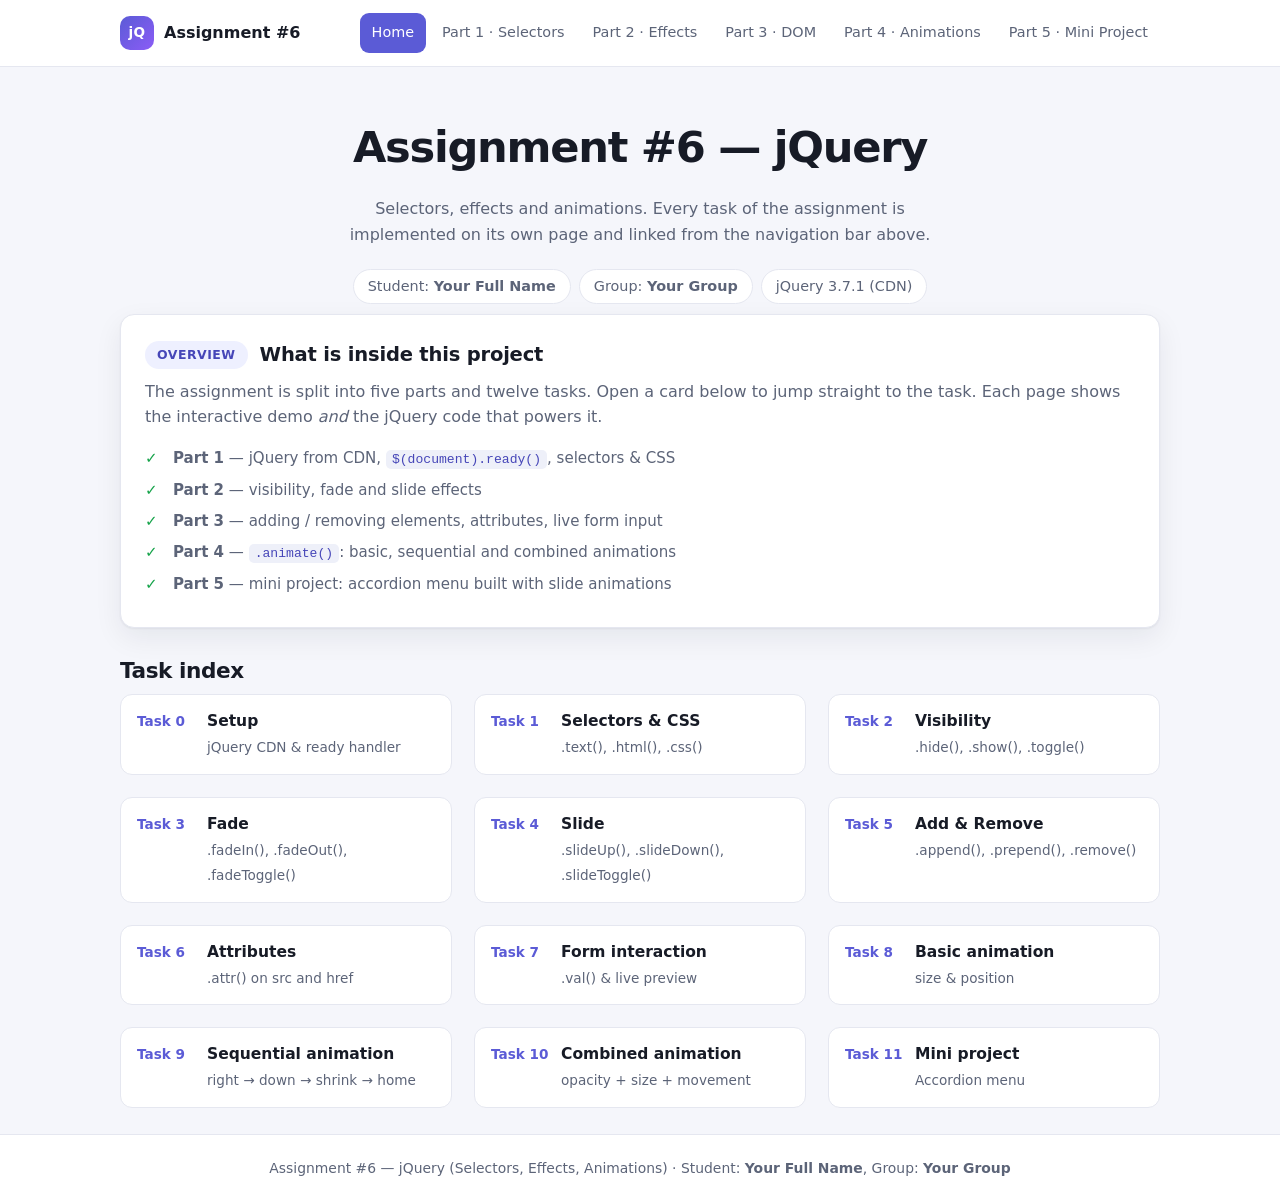
==== index.html @ 0a4cc0e2 "Complete assignment #6: jQuery selectors, effects and animations Implements all 12 tasks of Assignme" ====
<!DOCTYPE html>
<html lang="en">
<head>
  <meta charset="UTF-8" />
  <meta name="viewport" content="width=device-width, initial-scale=1.0" />
  <title>Assignment #6 — jQuery (Selectors, Effects, Animations)</title>
  <link rel="stylesheet" href="css/style.css" />
</head>
<body>

  <header class="navbar">
    <div class="container navbar__inner">
      <a class="navbar__brand" href="index.html">
        <span class="navbar__logo">jQ</span>
        <span>Assignment #6</span>
      </a>
      <button class="navbar__toggle" type="button" aria-label="Toggle navigation">&#9776;</button>
      <nav class="navbar__links">
        <a class="navbar__link" href="index.html">Home</a>
        <a class="navbar__link" href="part1.html">Part 1 &middot; Selectors</a>
        <a class="navbar__link" href="part2.html">Part 2 &middot; Effects</a>
        <a class="navbar__link" href="part3.html">Part 3 &middot; DOM</a>
        <a class="navbar__link" href="part4.html">Part 4 &middot; Animations</a>
        <a class="navbar__link" href="part5.html">Part 5 &middot; Mini Project</a>
      </nav>
    </div>
  </header>

  <main>
    <section class="container hero">
      <h1>Assignment #6 &mdash; jQuery</h1>
      <p>
        Selectors, effects and animations. Every task of the assignment is implemented on its own
        page and linked from the navigation bar above.
      </p>
      <div class="student-bar">
        <span class="student-tag">Student: <strong>Your Full Name</strong></span>
        <span class="student-tag">Group: <strong>Your Group</strong></span>
        <span class="student-tag">jQuery 3.7.1 (CDN)</span>
      </div>
    </section>

    <section class="container">
      <div class="card">
        <div class="card__head">
          <span class="badge">Overview</span>
          <h2>What is inside this project</h2>
        </div>
        <p>
          The assignment is split into five parts and twelve tasks. Open a card below to jump
          straight to the task. Each page shows the interactive demo <em>and</em> the jQuery code
          that powers it.
        </p>
        <ul class="checklist">
          <li><strong>Part 1</strong> &mdash; jQuery from CDN, <code>$(document).ready()</code>, selectors &amp; CSS</li>
          <li><strong>Part 2</strong> &mdash; visibility, fade and slide effects</li>
          <li><strong>Part 3</strong> &mdash; adding / removing elements, attributes, live form input</li>
          <li><strong>Part 4</strong> &mdash; <code>.animate()</code>: basic, sequential and combined animations</li>
          <li><strong>Part 5</strong> &mdash; mini project: accordion menu built with slide animations</li>
        </ul>
      </div>

      <h2 class="page__title" style="font-size: 1.35rem;">Task index</h2>
      <div class="grid grid--3" style="margin-bottom: 26px;">

        <a class="task-link" href="part1.html#task0">
          <span class="task-link__num">Task 0</span>
          <span class="task-link__body">
            <strong>Setup</strong>
            <span>jQuery CDN &amp; ready handler</span>
          </span>
        </a>

        <a class="task-link" href="part1.html#task1">
          <span class="task-link__num">Task 1</span>
          <span class="task-link__body">
            <strong>Selectors &amp; CSS</strong>
            <span>.text(), .html(), .css()</span>
          </span>
        </a>

        <a class="task-link" href="part2.html#task2">
          <span class="task-link__num">Task 2</span>
          <span class="task-link__body">
            <strong>Visibility</strong>
            <span>.hide(), .show(), .toggle()</span>
          </span>
        </a>

        <a class="task-link" href="part2.html#task3">
          <span class="task-link__num">Task 3</span>
          <span class="task-link__body">
            <strong>Fade</strong>
            <span>.fadeIn(), .fadeOut(), .fadeToggle()</span>
          </span>
        </a>

        <a class="task-link" href="part2.html#task4">
          <span class="task-link__num">Task 4</span>
          <span class="task-link__body">
            <strong>Slide</strong>
            <span>.slideUp(), .slideDown(), .slideToggle()</span>
          </span>
        </a>

        <a class="task-link" href="part3.html#task5">
          <span class="task-link__num">Task 5</span>
          <span class="task-link__body">
            <strong>Add &amp; Remove</strong>
            <span>.append(), .prepend(), .remove()</span>
          </span>
        </a>

        <a class="task-link" href="part3.html#task6">
          <span class="task-link__num">Task 6</span>
          <span class="task-link__body">
            <strong>Attributes</strong>
            <span>.attr() on src and href</span>
          </span>
        </a>

        <a class="task-link" href="part3.html#task7">
          <span class="task-link__num">Task 7</span>
          <span class="task-link__body">
            <strong>Form interaction</strong>
            <span>.val() &amp; live preview</span>
          </span>
        </a>

        <a class="task-link" href="part4.html#task8">
          <span class="task-link__num">Task 8</span>
          <span class="task-link__body">
            <strong>Basic animation</strong>
            <span>size &amp; position</span>
          </span>
        </a>

        <a class="task-link" href="part4.html#task9">
          <span class="task-link__num">Task 9</span>
          <span class="task-link__body">
            <strong>Sequential animation</strong>
            <span>right &rarr; down &rarr; shrink &rarr; home</span>
          </span>
        </a>

        <a class="task-link" href="part4.html#task10">
          <span class="task-link__num">Task 10</span>
          <span class="task-link__body">
            <strong>Combined animation</strong>
            <span>opacity + size + movement</span>
          </span>
        </a>

        <a class="task-link" href="part5.html#task11">
          <span class="task-link__num">Task 11</span>
          <span class="task-link__body">
            <strong>Mini project</strong>
            <span>Accordion menu</span>
          </span>
        </a>

      </div>
    </section>
  </main>

  <footer class="footer">
    <div class="container">
      Assignment #6 &mdash; jQuery (Selectors, Effects, Animations) &middot;
      Student: <strong>Your Full Name</strong>, Group: <strong>Your Group</strong>
    </div>
  </footer>

  <script src="https://code.jquery.com/jquery-3.7.1.min.js"></script>
  <script src="js/common.js"></script>
</body>
</html>
---- css/style.css ----
:root {
  --bg: #f5f6fb;
  --surface: #ffffff;
  --text: #171b26;
  --muted: #5c6478;
  --primary: #5b5bd6;
  --primary-dark: #4646b8;
  --accent: #ff7a59;
  --green: #16a34a;
  --border: #e5e7f0;
  --radius: 14px;
  --shadow: 0 1px 2px rgba(16, 24, 40, 0.05), 0 10px 28px rgba(16, 24, 40, 0.07);
  --mono: "JetBrains Mono", "Fira Code", Consolas, "Courier New", monospace;
}

* {
  box-sizing: border-box;
}

html {
  scroll-behavior: smooth;
}

body {
  margin: 0;
  font-family: "Segoe UI", system-ui, -apple-system, Roboto, Arial, sans-serif;
  color: var(--text);
  background: var(--bg);
  line-height: 1.6;
  -webkit-font-smoothing: antialiased;
}

.container {
  width: 100%;
  max-width: 1080px;
  margin: 0 auto;
  padding: 0 20px;
}

/* ---------- Navbar ---------- */
.navbar {
  position: sticky;
  top: 0;
  z-index: 50;
  background: rgba(255, 255, 255, 0.92);
  backdrop-filter: blur(10px);
  border-bottom: 1px solid var(--border);
}

.navbar__inner {
  display: flex;
  align-items: center;
  justify-content: space-between;
  gap: 16px;
  min-height: 66px;
}

.navbar__brand {
  display: inline-flex;
  align-items: center;
  gap: 10px;
  font-weight: 700;
  color: var(--text);
  text-decoration: none;
  font-size: 1rem;
  white-space: nowrap;
}

.navbar__logo {
  display: grid;
  place-items: center;
  width: 34px;
  height: 34px;
  border-radius: 10px;
  background: linear-gradient(135deg, var(--primary), #8b5cf6);
  color: #fff;
  font-size: 0.85rem;
  letter-spacing: 0.5px;
}

.navbar__links {
  display: flex;
  align-items: center;
  gap: 4px;
  flex-wrap: wrap;
}

.navbar__link {
  padding: 8px 12px;
  border-radius: 9px;
  font-size: 0.9rem;
  color: var(--muted);
  text-decoration: none;
  transition: background 0.18s ease, color 0.18s ease;
}

.navbar__link:hover {
  background: #eef0f9;
  color: var(--text);
}

.navbar__link.is-active {
  background: var(--primary);
  color: #fff;
}

.navbar__toggle {
  display: none;
  border: 1px solid var(--border);
  background: var(--surface);
  border-radius: 9px;
  font-size: 1.1rem;
  padding: 6px 12px;
  cursor: pointer;
  color: var(--text);
}

/* ---------- Page layout ---------- */
.page {
  padding: 34px 0 70px;
}

.page__title {
  margin: 0 0 6px;
  font-size: 1.9rem;
  letter-spacing: -0.02em;
}

.page__subtitle {
  margin: 0 0 26px;
  color: var(--muted);
}

.hero {
  padding: 46px 0 10px;
  text-align: center;
}

.hero h1 {
  margin: 0 0 14px;
  font-size: clamp(1.9rem, 4vw, 2.7rem);
  letter-spacing: -0.03em;
}

.hero p {
  color: var(--muted);
  max-width: 620px;
  margin: 0 auto 22px;
}

.student-bar {
  display: inline-flex;
  flex-wrap: wrap;
  justify-content: center;
  gap: 8px;
  font-size: 0.9rem;
  color: var(--muted);
}

.student-tag {
  background: var(--surface);
  border: 1px solid var(--border);
  border-radius: 999px;
  padding: 5px 14px;
}

/* ---------- Cards ---------- */
.card {
  background: var(--surface);
  border: 1px solid var(--border);
  border-radius: var(--radius);
  box-shadow: var(--shadow);
  padding: 24px;
  margin-bottom: 26px;
}

.card__head {
  display: flex;
  align-items: center;
  gap: 12px;
  margin-bottom: 8px;
  flex-wrap: wrap;
}

.card__head h2 {
  margin: 0;
  font-size: 1.22rem;
  letter-spacing: -0.01em;
}

.card > p {
  color: var(--muted);
  margin-top: 0;
}

.badge {
  display: inline-block;
  background: #eef0ff;
  color: var(--primary-dark);
  border-radius: 999px;
  padding: 4px 12px;
  font-size: 0.78rem;
  font-weight: 700;
  text-transform: uppercase;
  letter-spacing: 0.04em;
  white-space: nowrap;
}

.grid {
  display: grid;
  gap: 22px;
}

.grid--2 {
  grid-template-columns: repeat(2, minmax(0, 1fr));
}

.grid--3 {
  grid-template-columns: repeat(3, minmax(0, 1fr));
}

/* ---------- Buttons ---------- */
.btn {
  appearance: none;
  border: 1px solid transparent;
  background: var(--primary);
  color: #fff;
  font: inherit;
  font-size: 0.9rem;
  font-weight: 600;
  padding: 10px 18px;
  border-radius: 10px;
  cursor: pointer;
  transition: transform 0.12s ease, background 0.18s ease, box-shadow 0.18s ease;
}

.btn:hover {
  background: var(--primary-dark);
  box-shadow: 0 6px 16px rgba(91, 91, 214, 0.28);
}

.btn:active {
  transform: translateY(1px);
}

.btn--ghost {
  background: transparent;
  border-color: var(--border);
  color: var(--muted);
}

.btn--ghost:hover {
  background: #f1f2f8;
  color: var(--text);
  box-shadow: none;
}

.btn--accent {
  background: var(--accent);
}

.btn--accent:hover {
  background: #e8663f;
  box-shadow: 0 6px 16px rgba(255, 122, 89, 0.3);
}

.btn-row {
  display: flex;
  flex-wrap: wrap;
  gap: 10px;
  margin: 16px 0 0;
}

/* ---------- Demo stage ---------- */
.demo-stage {
  border: 1px dashed #cfd4e6;
  border-radius: 12px;
  background: #fbfbfe;
  padding: 20px;
  margin-top: 16px;
}

.demo-stage p {
  margin: 6px 0;
}

.output {
  margin: 14px 0 0;
  font-size: 0.88rem;
  color: var(--primary-dark);
  background: #eef0ff;
  border-radius: 9px;
  padding: 10px 14px;
  min-height: 20px;
}

.output:empty {
  display: none;
}

.hint {
  font-size: 0.85rem;
  color: var(--muted);
  margin: 12px 0 0;
}

/* ---------- Code ---------- */
code {
  font-family: var(--mono);
  font-size: 0.87em;
  background: #eef0f9;
  border-radius: 5px;
  padding: 2px 6px;
  color: var(--primary-dark);
}

pre.code {
  background: #151a29;
  color: #d7dced;
  font-family: var(--mono);
  font-size: 0.82rem;
  line-height: 1.65;
  border-radius: 11px;
  padding: 14px 16px;
  overflow-x: auto;
  margin: 16px 0 0;
}

pre.code .c-comment {
  color: #6f7b9c;
}

/* ---------- Console mirror ---------- */
.console {
  margin-top: 16px;
  border: 1px solid var(--border);
  border-radius: 11px;
  overflow: hidden;
}

.console__title {
  background: #eef0f9;
  padding: 8px 14px;
  font-size: 0.8rem;
  font-weight: 700;
  color: var(--muted);
  text-transform: uppercase;
  letter-spacing: 0.05em;
}

.console__body {
  margin: 0;
  padding: 12px 16px;
  list-style: none;
  font-family: var(--mono);
  font-size: 0.84rem;
  background: #151a29;
  color: #7ee787;
  min-height: 54px;
}

.console__body li::before {
  content: "> ";
  color: #6f7b9c;
}

/* ---------- Checklist ---------- */
.checklist {
  list-style: none;
  padding: 0;
  margin: 12px 0 0;
}

.checklist li {
  position: relative;
  padding-left: 28px;
  margin-bottom: 7px;
  color: var(--muted);
  font-size: 0.94rem;
}

.checklist li::before {
  content: "\2713";
  position: absolute;
  left: 0;
  top: 0;
  color: var(--green);
  font-weight: 700;
}

/* ---------- Task index (home) ---------- */
.task-link {
  display: flex;
  align-items: flex-start;
  gap: 12px;
  padding: 14px 16px;
  border: 1px solid var(--border);
  border-radius: 12px;
  text-decoration: none;
  color: var(--text);
  background: var(--surface);
  transition: transform 0.15s ease, border-color 0.15s ease, box-shadow 0.15s ease;
}

.task-link:hover {
  transform: translateY(-2px);
  border-color: #c9cdf0;
  box-shadow: var(--shadow);
}

.task-link__num {
  font-weight: 700;
  color: var(--primary);
  font-size: 0.85rem;
  min-width: 58px;
  padding-top: 2px;
}

.task-link__body strong {
  display: block;
  font-size: 0.97rem;
}

.task-link__body span {
  font-size: 0.85rem;
  color: var(--muted);
}

/* ---------- Images ---------- */
.demo-img {
  width: 100%;
  max-width: 420px;
  border-radius: 12px;
  border: 1px solid var(--border);
  display: block;
}

/* ---------- Slide panel ---------- */
.panel {
  border: 1px solid var(--border);
  border-radius: 12px;
  margin-top: 16px;
  overflow: hidden;
}

.panel__header {
  background: #f1f2f8;
  padding: 12px 16px;
  font-weight: 700;
  font-size: 0.95rem;
}

.panel__body {
  padding: 16px;
  background: var(--surface);
}

/* ---------- List (Task 5) ---------- */
.item-list {
  list-style: none;
  padding: 0;
  margin: 16px 0 0;
  border: 1px solid var(--border);
  border-radius: 12px;
  overflow: hidden;
}

.item-list li {
  padding: 11px 16px;
  border-bottom: 1px solid var(--border);
  display: flex;
  justify-content: space-between;
  align-items: center;
  gap: 12px;
  background: var(--surface);
}

.item-list li:last-child {
  border-bottom: none;
}

.item-list li.is-new {
  background: #f2f5ff;
}

.item-list .tag {
  font-size: 0.72rem;
  font-weight: 700;
  color: var(--muted);
  text-transform: uppercase;
  letter-spacing: 0.05em;
}

/* ---------- Form (Task 7) ---------- */
.form-row {
  margin-bottom: 14px;
}

.form-row label {
  display: block;
  font-size: 0.87rem;
  font-weight: 600;
  margin-bottom: 6px;
}

.form-row input {
  width: 100%;
  padding: 10px 13px;
  border: 1px solid var(--border);
  border-radius: 10px;
  font: inherit;
  font-size: 0.93rem;
  background: #fbfbfe;
  transition: border-color 0.18s ease, box-shadow 0.18s ease;
}

.form-row input:focus {
  outline: none;
  border-color: var(--primary);
  box-shadow: 0 0 0 3px rgba(91, 91, 214, 0.16);
  background: #fff;
}

.live-preview {
  margin-top: 18px;
  border: 1px dashed #cfd4e6;
  border-radius: 12px;
  padding: 16px;
  background: #fbfbfe;
}

.live-preview p {
  margin: 4px 0;
}

/* ---------- Animations (Part 4) ---------- */
.anim-stage {
  position: relative;
  height: 260px;
  border: 1px dashed #cfd4e6;
  border-radius: 12px;
  background: #fbfbfe;
  overflow: hidden;
  margin-top: 16px;
}

.anim-box {
  width: 90px;
  height: 90px;
  border-radius: 12px;
  background: linear-gradient(135deg, var(--primary), #8b5cf6);
  position: absolute;
  top: 20px;
  left: 20px;
  display: grid;
  place-items: center;
  color: #fff;
  font-weight: 700;
  font-size: 0.8rem;
}

/* ---------- Accordion (Part 5) ---------- */
.accordion {
  border: 1px solid var(--border);
  border-radius: 12px;
  overflow: hidden;
  margin-top: 16px;
}

.accordion__item + .accordion__item {
  border-top: 1px solid var(--border);
}

.accordion__header {
  width: 100%;
  text-align: left;
  background: #fbfbfe;
  border: none;
  font: inherit;
  font-weight: 700;
  font-size: 0.97rem;
  padding: 15px 18px;
  cursor: pointer;
  display: flex;
  justify-content: space-between;
  align-items: center;
  gap: 12px;
  color: var(--text);
  transition: background 0.18s ease;
}

.accordion__header:hover {
  background: #f1f2f8;
}

.accordion__item.is-open .accordion__header {
  background: #eef0ff;
  color: var(--primary-dark);
}

.accordion__icon {
  flex: none;
  width: 24px;
  height: 24px;
  border-radius: 50%;
  background: var(--primary);
  color: #fff;
  display: grid;
  place-items: center;
  font-size: 0.9rem;
  line-height: 1;
  transition: transform 0.25s ease;
}

.accordion__item.is-open .accordion__icon {
  transform: rotate(45deg);
}

.accordion__content {
  display: none;
  padding: 4px 18px 18px;
  color: var(--muted);
  font-size: 0.94rem;
}

/* ---------- Footer ---------- */
.footer {
  border-top: 1px solid var(--border);
  background: var(--surface);
  padding: 22px 0;
  font-size: 0.87rem;
  color: var(--muted);
  text-align: center;
}

.footer a {
  color: var(--primary);
}

/* ---------- Responsive ---------- */
@media (max-width: 900px) {
  .navbar__toggle {
    display: block;
  }

  .navbar__links {
    display: none;
    position: absolute;
    left: 0;
    right: 0;
    top: 100%;
    flex-direction: column;
    align-items: stretch;
    gap: 2px;
    padding: 10px 16px 14px;
    background: var(--surface);
    border-bottom: 1px solid var(--border);
    box-shadow: var(--shadow);
  }

  .navbar__link {
    padding: 11px 12px;
  }

  .grid--2,
  .grid--3 {
    grid-template-columns: 1fr;
  }

  .card {
    padding: 20px;
  }
}
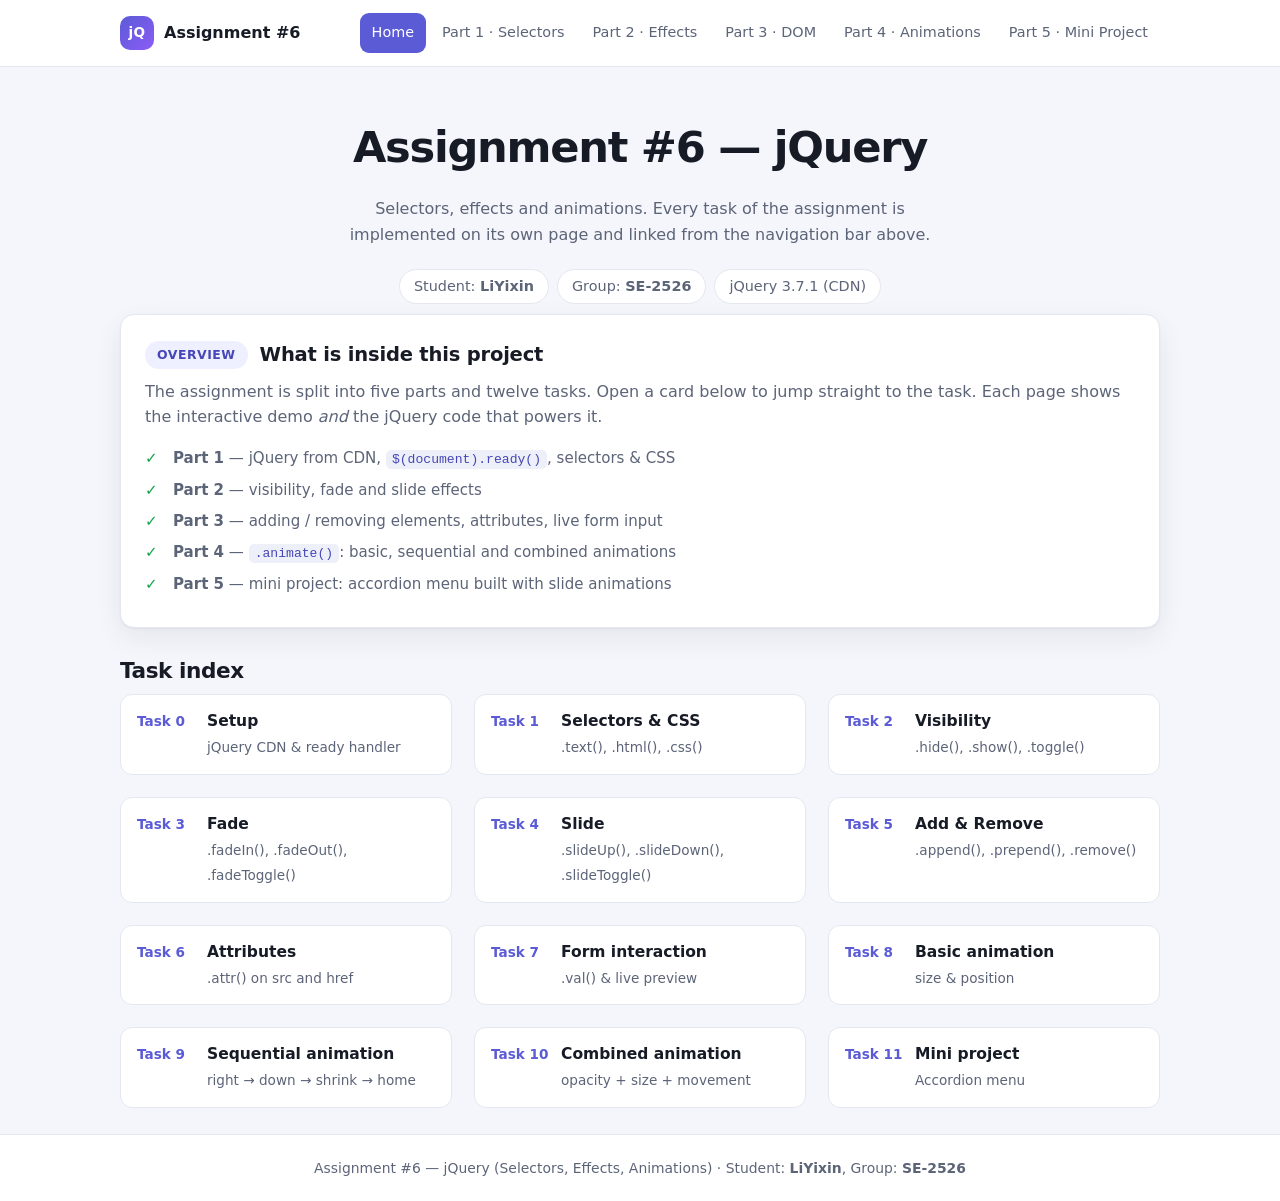
==== commit abacf9f9: "Fill in student name and group Replace the placeholders on every page footer, on the home page stude" ====
--- a/index.html
+++ b/index.html
@@ -34,8 +34,8 @@
         page and linked from the navigation bar above.
       </p>
       <div class="student-bar">
-        <span class="student-tag">Student: <strong>Your Full Name</strong></span>
-        <span class="student-tag">Group: <strong>Your Group</strong></span>
+        <span class="student-tag">Student: <strong>LiYixin</strong></span>
+        <span class="student-tag">Group: <strong>SE-2526</strong></span>
         <span class="student-tag">jQuery 3.7.1 (CDN)</span>
       </div>
     </section>
@@ -166,7 +166,7 @@
   <footer class="footer">
     <div class="container">
       Assignment #6 &mdash; jQuery (Selectors, Effects, Animations) &middot;
-      Student: <strong>Your Full Name</strong>, Group: <strong>Your Group</strong>
+      Student: <strong>LiYixin</strong>, Group: <strong>SE-2526</strong>
     </div>
   </footer>
 
